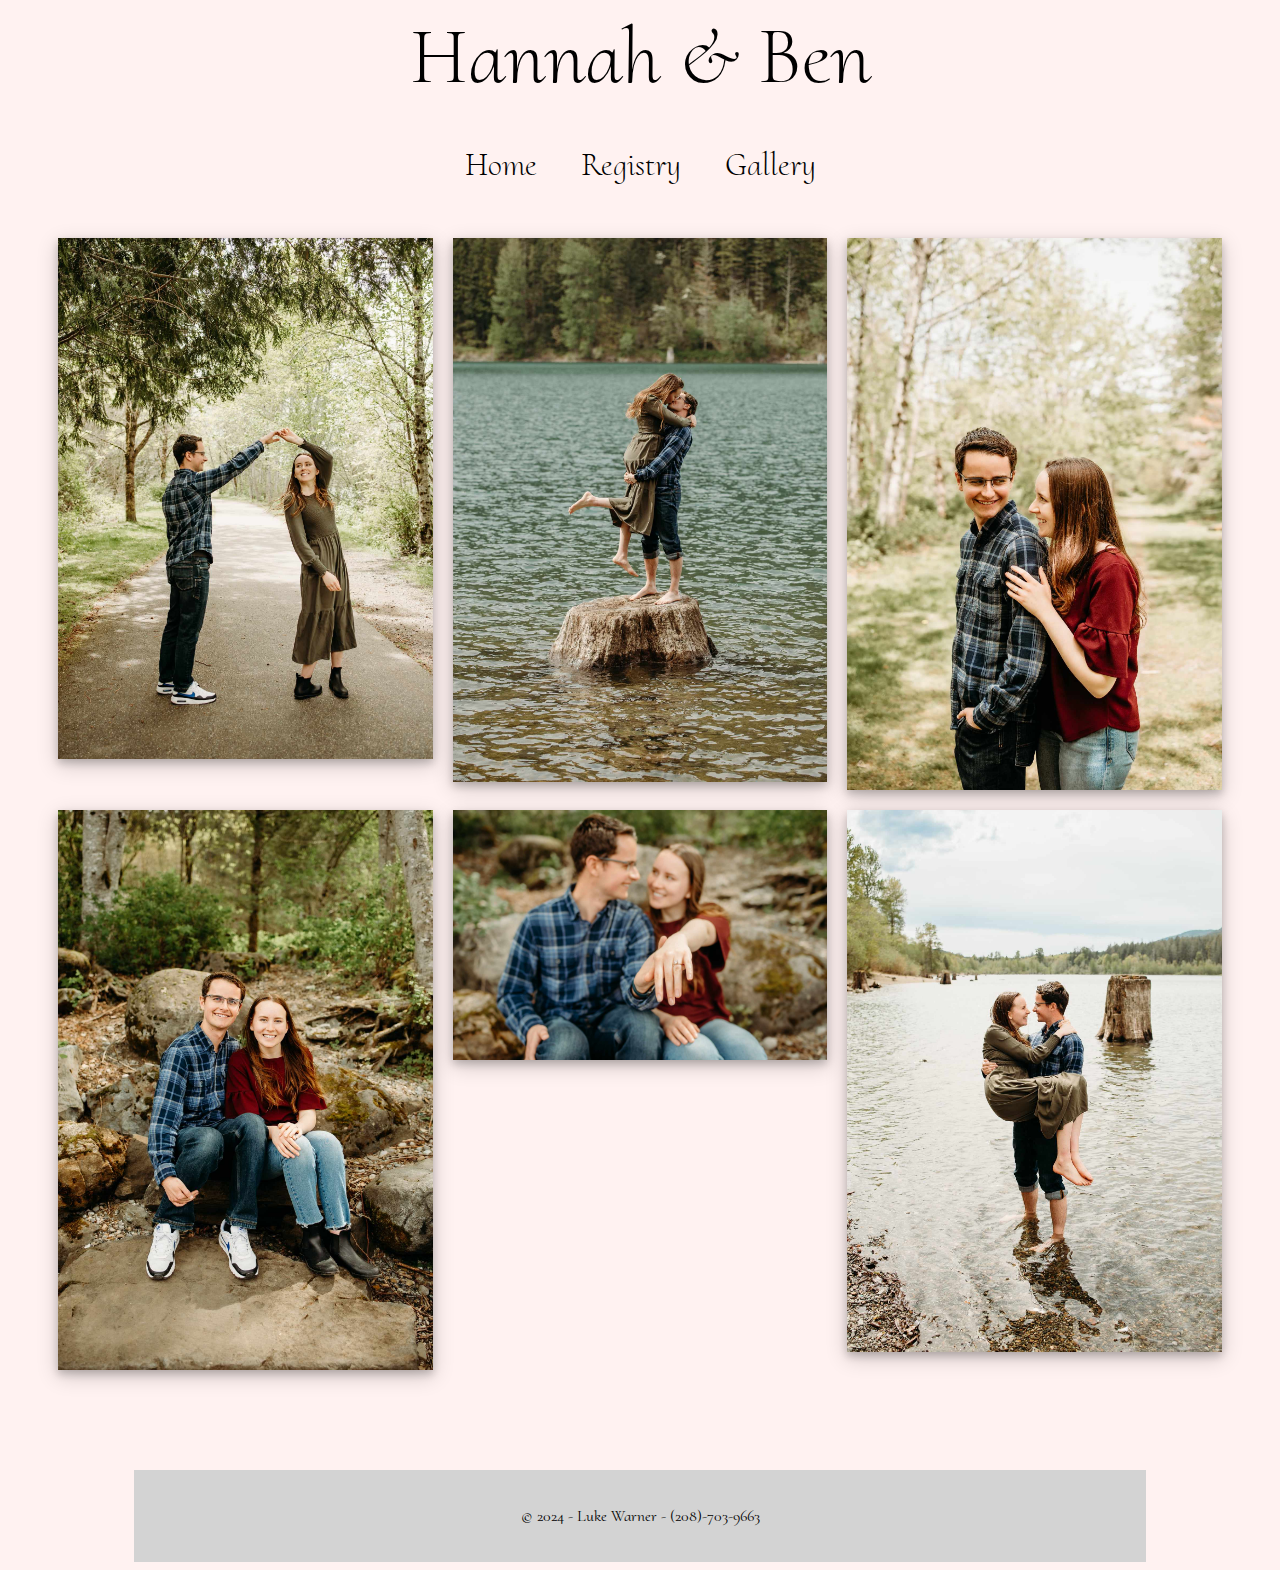
==== gallery.html @ 0877e9d2 "mega update lol" ====
<!DOCTYPE html>
<html lang="en">
<head>
    <meta charset="UTF-8">
    <meta http-equiv="X-UA-Compatible" content="IE=edge">
    <meta name="viewport" content="width=device-width, initial-scale=1.0">
    <title>Gallery - Hannah+Ben ♥</title>
    <link rel="stylesheet" href="./styles/style.css"/>
</head>
<body>
    <header>
        <a href="./index.html">Hannah & Ben</a>
        <nav class="navmain">
            <a href="./index.html" class="underline-hover-home"> Home </a>
            <a href="./registry.html" class="underline-hover"> Registry </a>
            <a href="./gallery.html" class="underline-hover"> Gallery </a>
        </nav>
    </header>
    <div class="pictures">
        <img src="./images/path-spin.jpg" alt="">
        <img src="./images/log-jumping-kiss.jpg" alt="">
        <img src="./images/side-eye-smile.jpg" alt="">
        <img src="./images/portrait.jpg" alt="">
        <img src="./images/ring-show-off.jpg" alt="">
        <img src="./images/carry-over-water.jpg" alt="">
    </div>
    <footer>
        <p>&COPY; 2024 - Luke Warner - (208)-703-9663</p>
    </footer>
</body>
</html>
---- styles/style.css ----
@import url('https://fonts.googleapis.com/css2?family=Cormorant+Upright:wght@300&display=swap');

*, *::before, *::after {
    box-sizing: border-box;
  }
html{
    font-family: 'Cormorant Upright';
    background-color: #fff2f1;
}
header {
    text-align: center;
}
header a {
    font-size: 5em;
    font-weight: lighter;
    text-decoration: none;
    color: black
}
body {
    min-width: 1000px;
}
.navmain a {
    font-size: 2em;
    text-decoration: none;
    color: black;
    padding-left: 20px;
    padding-right: 20px;
    margin-top: 40px;
    
}

.underline-hover {
    display: inline-block;
    padding-bottom: .25rem;
    position: relative;
}
.underline-hover::before {
    content: "";
    position: absolute;
    left: 2;
    bottom: 0;
    width: 0;
    height: 2px;
    background-color: rgb(0, 0, 0);
    transition: width 0.5s ease-out;
  }
  .underline-hover:hover::before {
    width: 66%;
    text-align: center;
  }
.underline-hover-home {
    display: inline-block;
    padding-bottom: .25rem;
    position: relative;
}
.underline-hover-home::before {
    content: "";
    position: absolute;
    left: 2;
    bottom: 0;
    width: 0;
    height: 2px;
    background-color: rgb(0, 0, 0);
    transition: width 0.5s ease-out;
}
.underline-hover-home:hover::before {
    width: 60%;
    text-align: center;
}
.mainImg {
    width: 100%;
    text-align: center;
    padding-top: 40px;
}
.mainImg img {
    width: 100%
}
.general-info {
    margin-top: -300px;
}
.date-location {
    text-align: center;
}
.date-location h2 {
    font-size: 3em;
}
.date-location p {
    font-size: 2em;
    padding-bottom: 100px;
}
.date-location img {
    width: 40%;
    border-radius: 150px;
    box-shadow: 0 4px 8px 0 rgba(0, 0, 0, 0.2), 0 6px 20px 0 rgba(0, 0, 0, 0.19);
}
#main-date {
    font-size: 5em;
    color: #EEE9C9;
}
.coming-soon {
    margin-left: 10%;
    margin-right: 10%;
    padding: 10px;
    box-sizing: border-box;
    display:flex;
    align-items: center;
    flex-direction: column;
    justify-content: center;
    background-image: url(../images/path-dip.jpg);
    background-size: 110%;
    background-repeat: no-repeat;
    overflow: hidden;
}
.coming-soon h2 {
    margin-bottom: 0;
    padding-bottom: 0;
    padding-right: 8px;
    padding-left: 8px;
    background-color: #EEE9C9;
    border-radius: 10px;
    opacity: 0.5;
    
}
.countdown {
    font-family:'Times New Roman', Times, serif;
    display: flex;
    justify-content: space-around;
    text-align: center;
    margin-bottom: 40%;
    background-color: #EEE9C9;
    border-radius: 10px;
    opacity: 0.5;
}
.day,
.hour,
.minute,
.second {
    font-size: 3rem;
    padding: 20px;
    margin-bottom: 0;
}
.container-day,
.container-hours,
.container-minute,
.container-second {
    padding: 5px;
    
}
.waiting {
    height: 50vh;
}
.meeting {
    text-align: center;
    margin-left: 25%;
    margin-right: 25%;
}
.meeting p {
    font-size: 1.5em;
}
.meeting h2 {
    font-size: 2em;
}
.floral {
    width: 200px;
    margin-top: 100px;
    margin-bottom: 100px;
}
.placas {
    width: 80%;
    margin-top: 100px;
    margin-bottom: 100px;
    box-shadow: 0 4px 8px 0 rgba(0, 0, 0, 0.2), 0 6px 20px 0 rgba(0, 0, 0, 0.19);
}
.regMain {
    text-align: center;
    margin-bottom: 200px;
}
.regMain h2 {
    margin-top: 50px;
    margin-bottom: 50px;
}
.links p {
    font-size: 1.5em;
}
.links {
    display: grid;
    grid-template-columns: 1fr 1fr;
    grid-template-rows: 70% 100px 100px;
    margin-left: 20%;
    margin-right: 20%;
}
.links a {
    text-decoration: none;
    font-size: 1.5em;
    color: black;
    background-color: lightgrey;
    padding: 20px;
    box-shadow: 0 4px 8px 0 rgba(0, 0, 0, 0.2), 0 6px 20px 0 rgba(0, 0, 0, 0.19);
}
.links a:hover {
    background-color: lightskyblue;
}
.amazon img {
    height: 200px;
    box-shadow: 0 4px 8px 0 rgba(0, 0, 0, 0.2), 0 6px 20px 0 rgba(0, 0, 0, 0.19);
    border-radius: 100%;
}
.amazon {
    grid-column: 1/2;
    grid-row: 1/2;
}
.zonlink {
    grid-row: 2/3;
}
.venlink {
    grid-row: 2/3;
}
.venmo img {
    height: 200px;
    border-radius: 40px;
    box-shadow: 0 4px 8px 0 rgba(0, 0, 0, 0.2), 0 6px 20px 0 rgba(0, 0, 0, 0.19);

}
.venmo {
    grid-column: 2/3;
    grid-row: 1/2;
}
.address {
    grid-column: 1/3;
    grid-row: 3/4;
    margin-top: 100px;
    margin-bottom:100px;
}
.pictures {
    display:grid;
    grid-template-columns: 1fr 1fr 1fr;
    margin: 50px;
    grid-gap: 20px;
}
.pictures img {
    width: 100%;
    box-shadow: 0 4px 8px 0 rgba(0, 0, 0, 0.2), 0 6px 20px 0 rgba(0, 0, 0, 0.19);

}
footer {
    padding: 20px;
    background-color: lightgray;
    text-align: center;
    margin-left: 10%;
    margin-right: 10%;
    margin-top: 100px;
}

@media screen and (max-width: 767px) {
    html {
        max-width: 100%;
    }
}
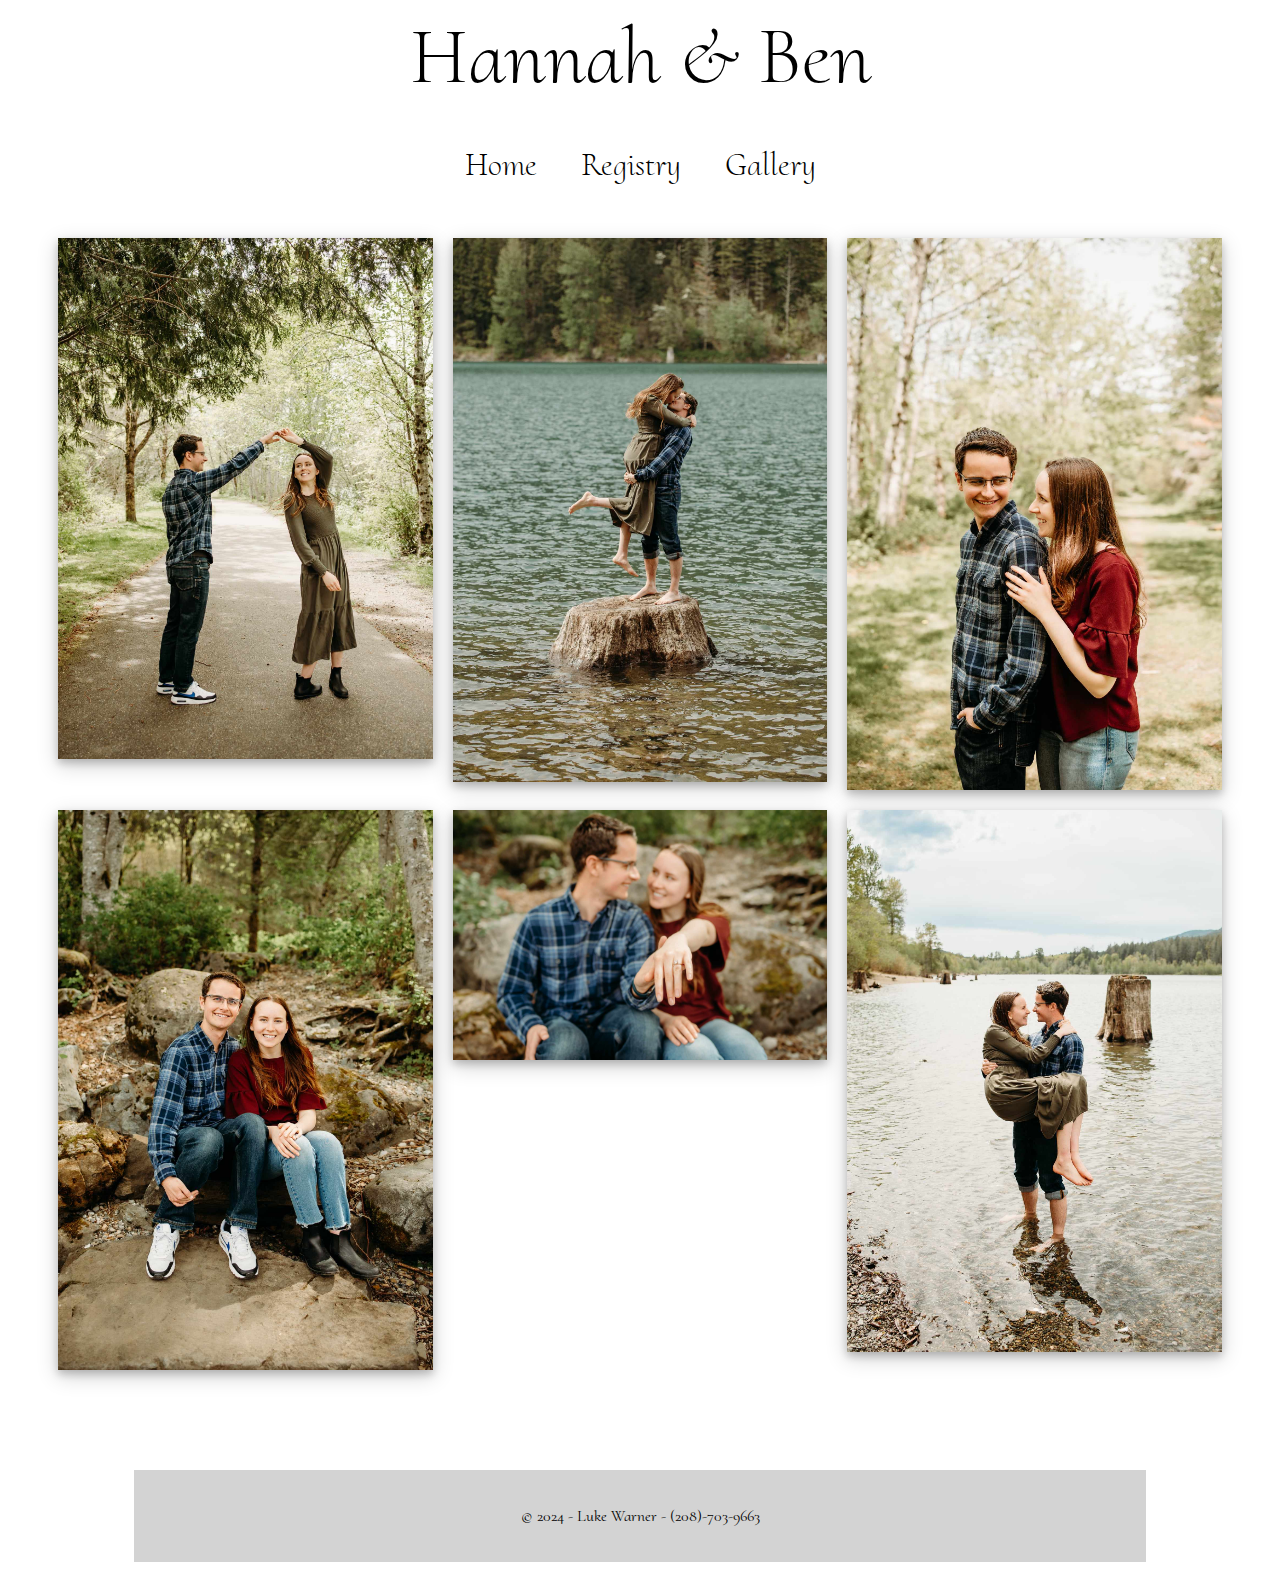
==== commit a0fab968: "favicon, meeting story, little css" ====
--- a/gallery.html
+++ b/gallery.html
@@ -6,6 +6,7 @@
     <meta name="viewport" content="width=device-width, initial-scale=1.0">
     <title>Gallery - Hannah+Ben ♥</title>
     <link rel="stylesheet" href="./styles/style.css"/>
+    <link rel="shortcut icon" href="./images/favicon-mt-timp.ico" type="image/x-icon">
 </head>
 <body>
     <header>
--- a/styles/style.css
+++ b/styles/style.css
@@ -2,23 +2,28 @@
 
 *, *::before, *::after {
     box-sizing: border-box;
-  }
-html{
+}
+
+html {
     font-family: 'Cormorant Upright';
-    background-color: #fff2f1;
-}
+    background-color: white;
+}
+
 header {
     text-align: center;
 }
+
 header a {
     font-size: 5em;
     font-weight: lighter;
     text-decoration: none;
-    color: black
-}
+    color: black;
+}
+
 body {
     min-width: 1000px;
 }
+
 .navmain a {
     font-size: 2em;
     text-decoration: none;
@@ -26,7 +31,6 @@
     padding-left: 20px;
     padding-right: 20px;
     margin-top: 40px;
-    
 }
 
 .underline-hover {
@@ -34,6 +38,7 @@
     padding-bottom: .25rem;
     position: relative;
 }
+
 .underline-hover::before {
     content: "";
     position: absolute;
@@ -43,16 +48,19 @@
     height: 2px;
     background-color: rgb(0, 0, 0);
     transition: width 0.5s ease-out;
-  }
-  .underline-hover:hover::before {
+}
+
+.underline-hover:hover::before {
     width: 66%;
     text-align: center;
-  }
+}
+
 .underline-hover-home {
     display: inline-block;
     padding-bottom: .25rem;
     position: relative;
 }
+
 .underline-hover-home::before {
     content: "";
     position: absolute;
@@ -63,46 +71,56 @@
     background-color: rgb(0, 0, 0);
     transition: width 0.5s ease-out;
 }
+
 .underline-hover-home:hover::before {
     width: 60%;
     text-align: center;
 }
+
 .mainImg {
     width: 100%;
     text-align: center;
     padding-top: 40px;
 }
+
 .mainImg img {
-    width: 100%
-}
+    width: 100%;
+}
+
 .general-info {
     margin-top: -300px;
 }
+
 .date-location {
     text-align: center;
 }
+
 .date-location h2 {
     font-size: 3em;
 }
+
 .date-location p {
     font-size: 2em;
     padding-bottom: 100px;
 }
+
 .date-location img {
     width: 40%;
     border-radius: 150px;
     box-shadow: 0 4px 8px 0 rgba(0, 0, 0, 0.2), 0 6px 20px 0 rgba(0, 0, 0, 0.19);
 }
+
 #main-date {
     font-size: 5em;
     color: #EEE9C9;
 }
+
 .coming-soon {
     margin-left: 10%;
     margin-right: 10%;
     padding: 10px;
     box-sizing: border-box;
-    display:flex;
+    display: flex;
     align-items: center;
     flex-direction: column;
     justify-content: center;
@@ -111,6 +129,7 @@
     background-repeat: no-repeat;
     overflow: hidden;
 }
+
 .coming-soon h2 {
     margin-bottom: 0;
     padding-bottom: 0;
@@ -119,10 +138,10 @@
     background-color: #EEE9C9;
     border-radius: 10px;
     opacity: 0.5;
-    
-}
+}
+
 .countdown {
-    font-family:'Times New Roman', Times, serif;
+    font-family: 'Times New Roman', Times, serif;
     display: flex;
     justify-content: space-around;
     text-align: center;
@@ -131,6 +150,7 @@
     border-radius: 10px;
     opacity: 0.5;
 }
+
 .day,
 .hour,
 .minute,
@@ -139,49 +159,59 @@
     padding: 20px;
     margin-bottom: 0;
 }
+
 .container-day,
 .container-hours,
 .container-minute,
 .container-second {
     padding: 5px;
-    
-}
+}
+
 .waiting {
     height: 50vh;
 }
+
 .meeting {
     text-align: center;
     margin-left: 25%;
     margin-right: 25%;
 }
+
 .meeting p {
     font-size: 1.5em;
 }
+
 .meeting h2 {
     font-size: 2em;
 }
+
 .floral {
     width: 200px;
     margin-top: 100px;
     margin-bottom: 100px;
 }
+
 .placas {
     width: 80%;
     margin-top: 100px;
     margin-bottom: 100px;
     box-shadow: 0 4px 8px 0 rgba(0, 0, 0, 0.2), 0 6px 20px 0 rgba(0, 0, 0, 0.19);
 }
+
 .regMain {
     text-align: center;
     margin-bottom: 200px;
 }
+
 .regMain h2 {
     margin-top: 50px;
     margin-bottom: 50px;
 }
+
 .links p {
     font-size: 1.5em;
 }
+
 .links {
     display: grid;
     grid-template-columns: 1fr 1fr;
@@ -189,6 +219,7 @@
     margin-left: 20%;
     margin-right: 20%;
 }
+
 .links a {
     text-decoration: none;
     font-size: 1.5em;
@@ -197,51 +228,60 @@
     padding: 20px;
     box-shadow: 0 4px 8px 0 rgba(0, 0, 0, 0.2), 0 6px 20px 0 rgba(0, 0, 0, 0.19);
 }
+
 .links a:hover {
     background-color: lightskyblue;
 }
+
 .amazon img {
     height: 200px;
     box-shadow: 0 4px 8px 0 rgba(0, 0, 0, 0.2), 0 6px 20px 0 rgba(0, 0, 0, 0.19);
     border-radius: 100%;
 }
+
 .amazon {
     grid-column: 1/2;
     grid-row: 1/2;
 }
+
 .zonlink {
     grid-row: 2/3;
 }
+
 .venlink {
     grid-row: 2/3;
 }
+
 .venmo img {
     height: 200px;
     border-radius: 40px;
     box-shadow: 0 4px 8px 0 rgba(0, 0, 0, 0.2), 0 6px 20px 0 rgba(0, 0, 0, 0.19);
-
-}
+}
+
 .venmo {
     grid-column: 2/3;
     grid-row: 1/2;
 }
+
 .address {
     grid-column: 1/3;
     grid-row: 3/4;
     margin-top: 100px;
-    margin-bottom:100px;
-}
+    margin-bottom: 100px;
+}
+
 .pictures {
-    display:grid;
+    display: grid;
     grid-template-columns: 1fr 1fr 1fr;
     margin: 50px;
     grid-gap: 20px;
 }
+
 .pictures img {
     width: 100%;
     box-shadow: 0 4px 8px 0 rgba(0, 0, 0, 0.2), 0 6px 20px 0 rgba(0, 0, 0, 0.19);
-
-}
+}
+
 footer {
     padding: 20px;
     background-color: lightgray;
@@ -251,8 +291,140 @@
     margin-top: 100px;
 }
 
+/* Media query for mobile devices */
 @media screen and (max-width: 767px) {
-    html {
-        max-width: 100%;
-    }
-}+    /* img {
+        width: 100%;
+    } */
+    body {
+        min-width: 90%;
+    }
+
+    header a {
+        font-size: 2.5em;
+    }
+
+    .navmain a {
+        font-size: 1.2em;
+        padding-left: 10px;
+        padding-right: 10px;
+        margin-top: 20px;
+    }
+
+    .mainImg {
+        padding-top: 20px;
+    }
+
+    .general-info {
+        margin-top: -150px;
+    }
+
+    .date-location h2 {
+        font-size: 2em;
+    }
+
+    .date-location p {
+        font-size: 1.2em;
+        padding-bottom: 50px;
+    }
+
+    .date-location img {
+        width: 80%;
+        border-radius: 75px;
+    }
+
+    #main-date {
+        font-size: 3em;
+    }
+
+    .coming-soon {
+        width: 80%;
+        margin-left: 5%;
+        margin-right: 5%;
+        padding: 5px;
+        background-size: contain;
+    }
+
+    .coming-soon h2 {
+        padding-right: 4px;
+        padding-left: 4px;
+    }
+
+    .countdown {
+        flex-direction: column;
+        margin-bottom: 20%;
+    }
+
+    .day,
+    .hour,
+    .minute,
+    .second {
+        font-size: 1.5rem;
+        padding: 10px;
+    }
+
+    .waiting {
+        height: 30vh;
+    }
+
+    .meeting {
+        width: 80%;
+        margin-left: 5%;
+        margin-right: 5%;
+    }
+
+    .meeting p {
+        font-size: 1em;
+    }
+
+    .meeting h2 {
+        font-size: 1.5em;
+    }
+
+    .floral {
+        width: 100px;
+        margin-top: 50px;
+        margin-bottom: 50px;
+    }
+
+    .placas {
+        width: 100%;
+        margin-top: 50px;
+        margin-bottom: 50px;
+    }
+
+    .regMain {
+        margin-bottom: 100px;
+    }
+
+    .regMain h2 {
+        margin-top: 25px;
+        margin-bottom: 25px;
+    }
+
+    .links {
+        grid-template-columns: 1fr 1fr;
+        grid-template-rows: auto;
+        margin: 0;
+    }
+
+    .links p, .links a {
+        font-size: 1em;
+    }
+
+    .amazon img, .venmo img {
+        height: 100px;
+    }
+
+    .pictures {
+        grid-template-columns: 1fr;
+        margin: 20px;
+    }
+
+    footer {
+        width: 80%;
+        margin-left: 5%;
+        margin-right: 5%;
+        margin-top: 50px;
+    }
+}
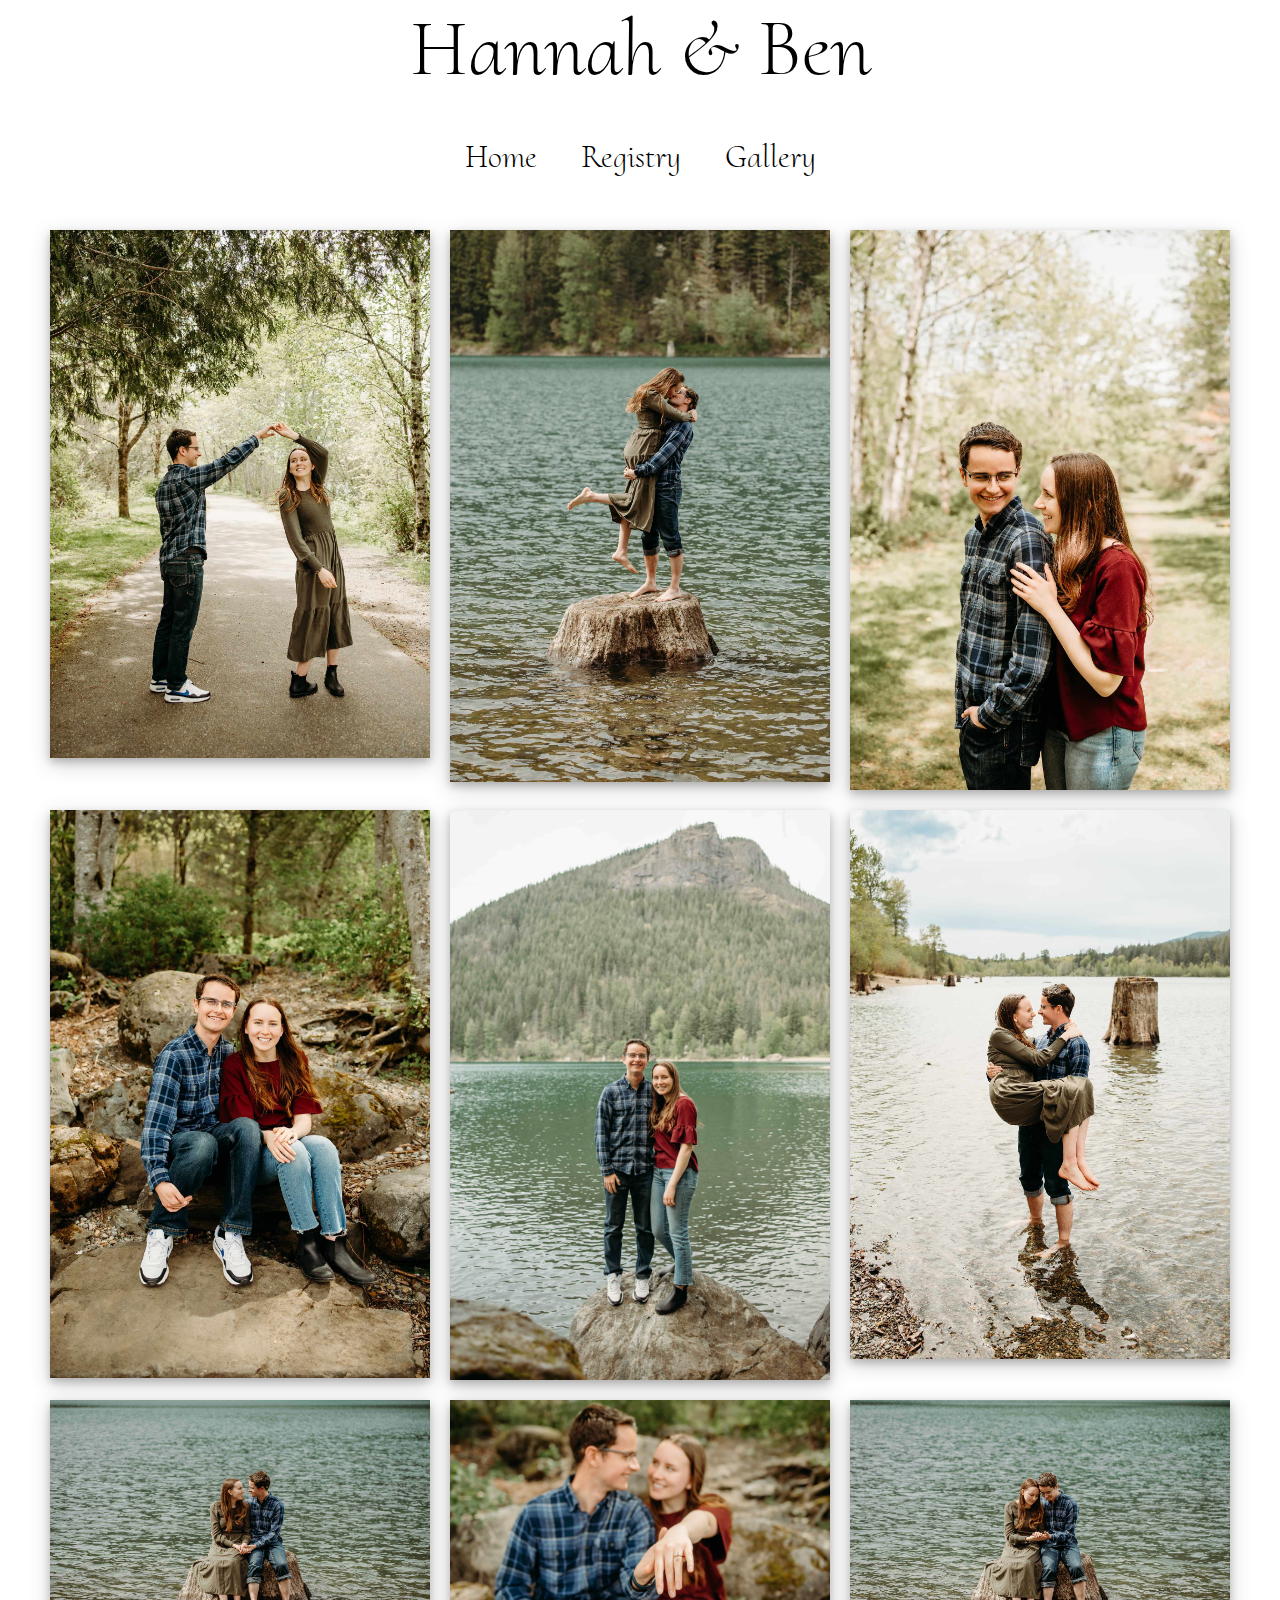
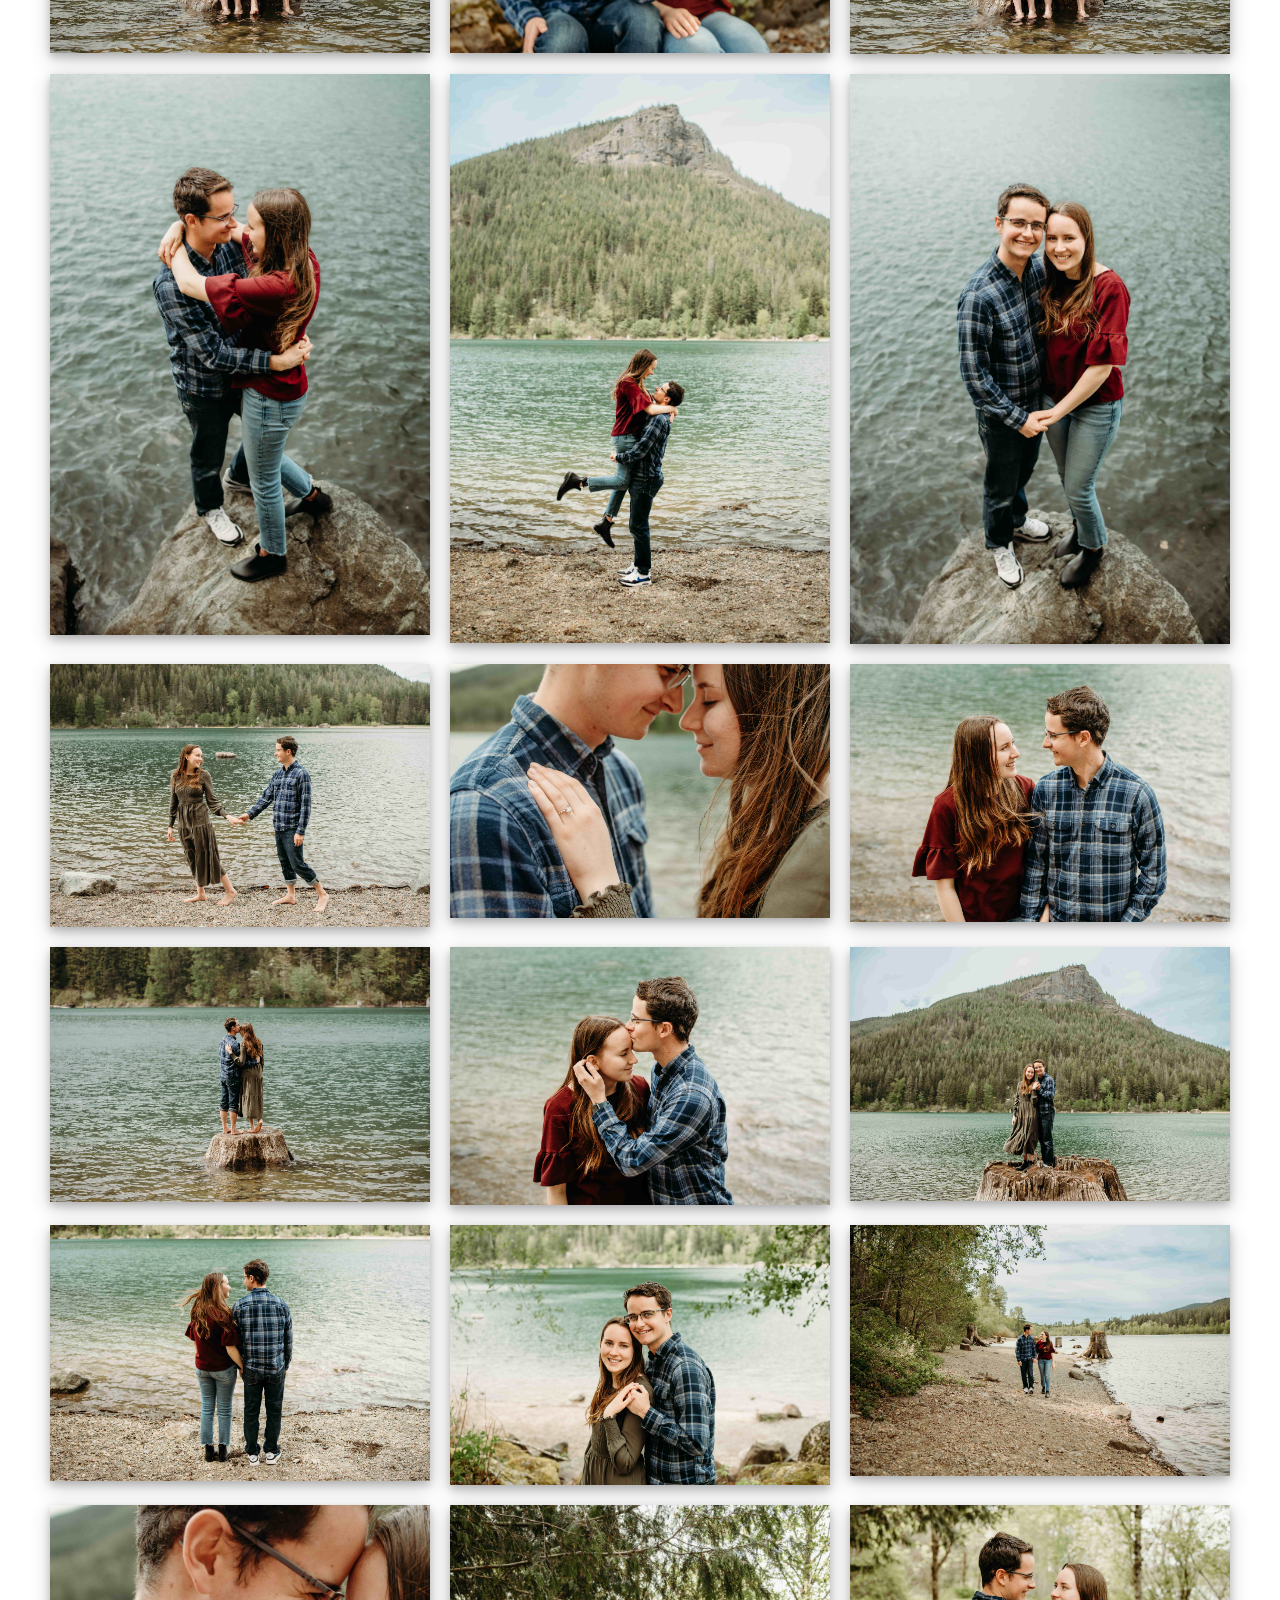
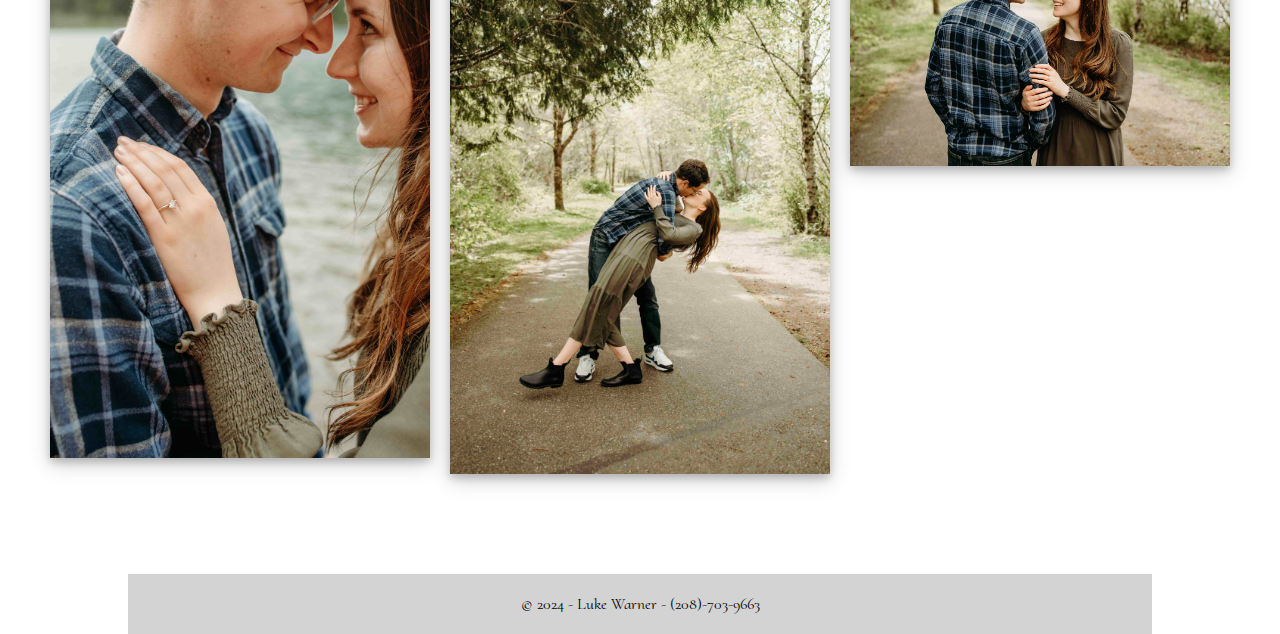
==== commit 17b8e16a: "added optimized new images" ====
--- a/gallery.html
+++ b/gallery.html
@@ -18,12 +18,30 @@
         </nav>
     </header>
     <div class="pictures">
-        <img src="./images/path-spin.jpg" alt="">
-        <img src="./images/log-jumping-kiss.jpg" alt="">
-        <img src="./images/side-eye-smile.jpg" alt="">
-        <img src="./images/portrait.jpg" alt="">
-        <img src="./images/ring-show-off.jpg" alt="">
-        <img src="./images/carry-over-water.jpg" alt="">
+        <img src="./images/path-spin.jpg" alt="" loading="lazy">
+        <img src="./images/log-jumping-kiss.jpg" alt="" loading="lazy">
+        <img src="./images/side-eye-smile.jpg" alt="" loading="lazy">
+        <img src="./images/portrait.jpg" alt="" loading="lazy">
+        <img src="./images/Hannah & Ben-4-min.jpg" alt="" loading="lazy">
+        <img src="./images/carry-over-water.jpg" alt="" loading="lazy">
+        <img src="./images/Hannah & Ben-80-min.jpg" alt="" loading="lazy">
+        <img src="./images/ring-show-off.jpg" alt="" loading="lazy">
+        <img src="./images/Hannah & Ben-79-min.jpg" alt="" loading="lazy">
+        <img src="./images/Hannah & Ben-6-min.jpg" alt="" loading="lazy">
+        <img src="./images/Hannah & Ben-11-min.jpg" alt="" loading="lazy">
+        <img src="./images/Hannah & Ben-9-min.jpg" alt="" loading="lazy">
+        <img src="./images/Hannah & Ben-56-min.jpg" alt="" loading="lazy">
+        <img src="./images/Hannah & Ben-52-min.jpg" alt="" loading="lazy">
+        <img src="./images/Hannah & Ben-14-min.jpg" alt="" loading="lazy">
+        <img src="./images/Hannah & Ben-69-min.jpg" alt="" loading="lazy">
+        <img src="./images/Hannah & Ben-15-min.jpg" alt="" loading="lazy">
+        <img src="./images/Hannah & Ben-42-min.jpg" alt="" loading="lazy">
+        <img src="./images/Hannah & Ben-17-min.jpg" alt="" loading="lazy">
+        <img src="./images/Hannah & Ben-41-min.jpg" alt="" loading="lazy">
+        <img src="./images/Hannah & Ben-20-min.jpg" alt="" loading="lazy">
+        <img src="./images/Hannah & Ben-51-min.jpg" alt="" loading="lazy">
+        <img src="./images/Hannah & Ben-32-min.jpg" alt="" loading="lazy">
+        <img src="./images/Hannah & Ben-38-min.jpg" alt="" loading="lazy">
     </div>
     <footer>
         <p>&COPY; 2024 - Luke Warner - (208)-703-9663</p>
--- a/styles/style.css
+++ b/styles/style.css
@@ -2,11 +2,14 @@
 
 *, *::before, *::after {
     box-sizing: border-box;
+    margin: 0;
+    padding: 0;
 }
 
 html {
     font-family: 'Cormorant Upright';
     background-color: white;
+    margin: 0;
 }
 
 header {
@@ -21,7 +24,8 @@
 }
 
 body {
-    min-width: 1000px;
+    min-width: 100%;
+    margin: 0;
 }
 
 .navmain a {
@@ -174,6 +178,7 @@
 .meeting {
     text-align: center;
     margin-left: 25%;
+    margin-top: 50px;
     margin-right: 25%;
 }
 
@@ -296,8 +301,12 @@
     /* img {
         width: 100%;
     } */
+    html {
+        margin: 0;
+    }
     body {
-        min-width: 90%;
+        min-width: 100%;
+        margin: 0;
     }
 
     header a {
@@ -339,10 +348,13 @@
 
     .coming-soon {
         width: 80%;
-        margin-left: 5%;
-        margin-right: 5%;
+        margin-left: 10%;
+        margin-right: 10%;
         padding: 5px;
-        background-size: contain;
+        /* background-size: contain; */
+    }
+    .coming-soon img {
+        width: 100%;
     }
 
     .coming-soon h2 {
@@ -351,7 +363,6 @@
     }
 
     .countdown {
-        flex-direction: column;
         margin-bottom: 20%;
     }
 
@@ -369,8 +380,8 @@
 
     .meeting {
         width: 80%;
-        margin-left: 5%;
-        margin-right: 5%;
+        margin-left: 10%;
+        margin-right: 10%;
     }
 
     .meeting p {
@@ -404,7 +415,7 @@
 
     .links {
         grid-template-columns: 1fr 1fr;
-        grid-template-rows: auto;
+        grid-template-rows: 70% 100px 100px;
         margin: 0;
     }
 
@@ -423,8 +434,8 @@
 
     footer {
         width: 80%;
-        margin-left: 5%;
-        margin-right: 5%;
+        margin-left: 10%;
+        margin-right: 10%;
         margin-top: 50px;
     }
 }
